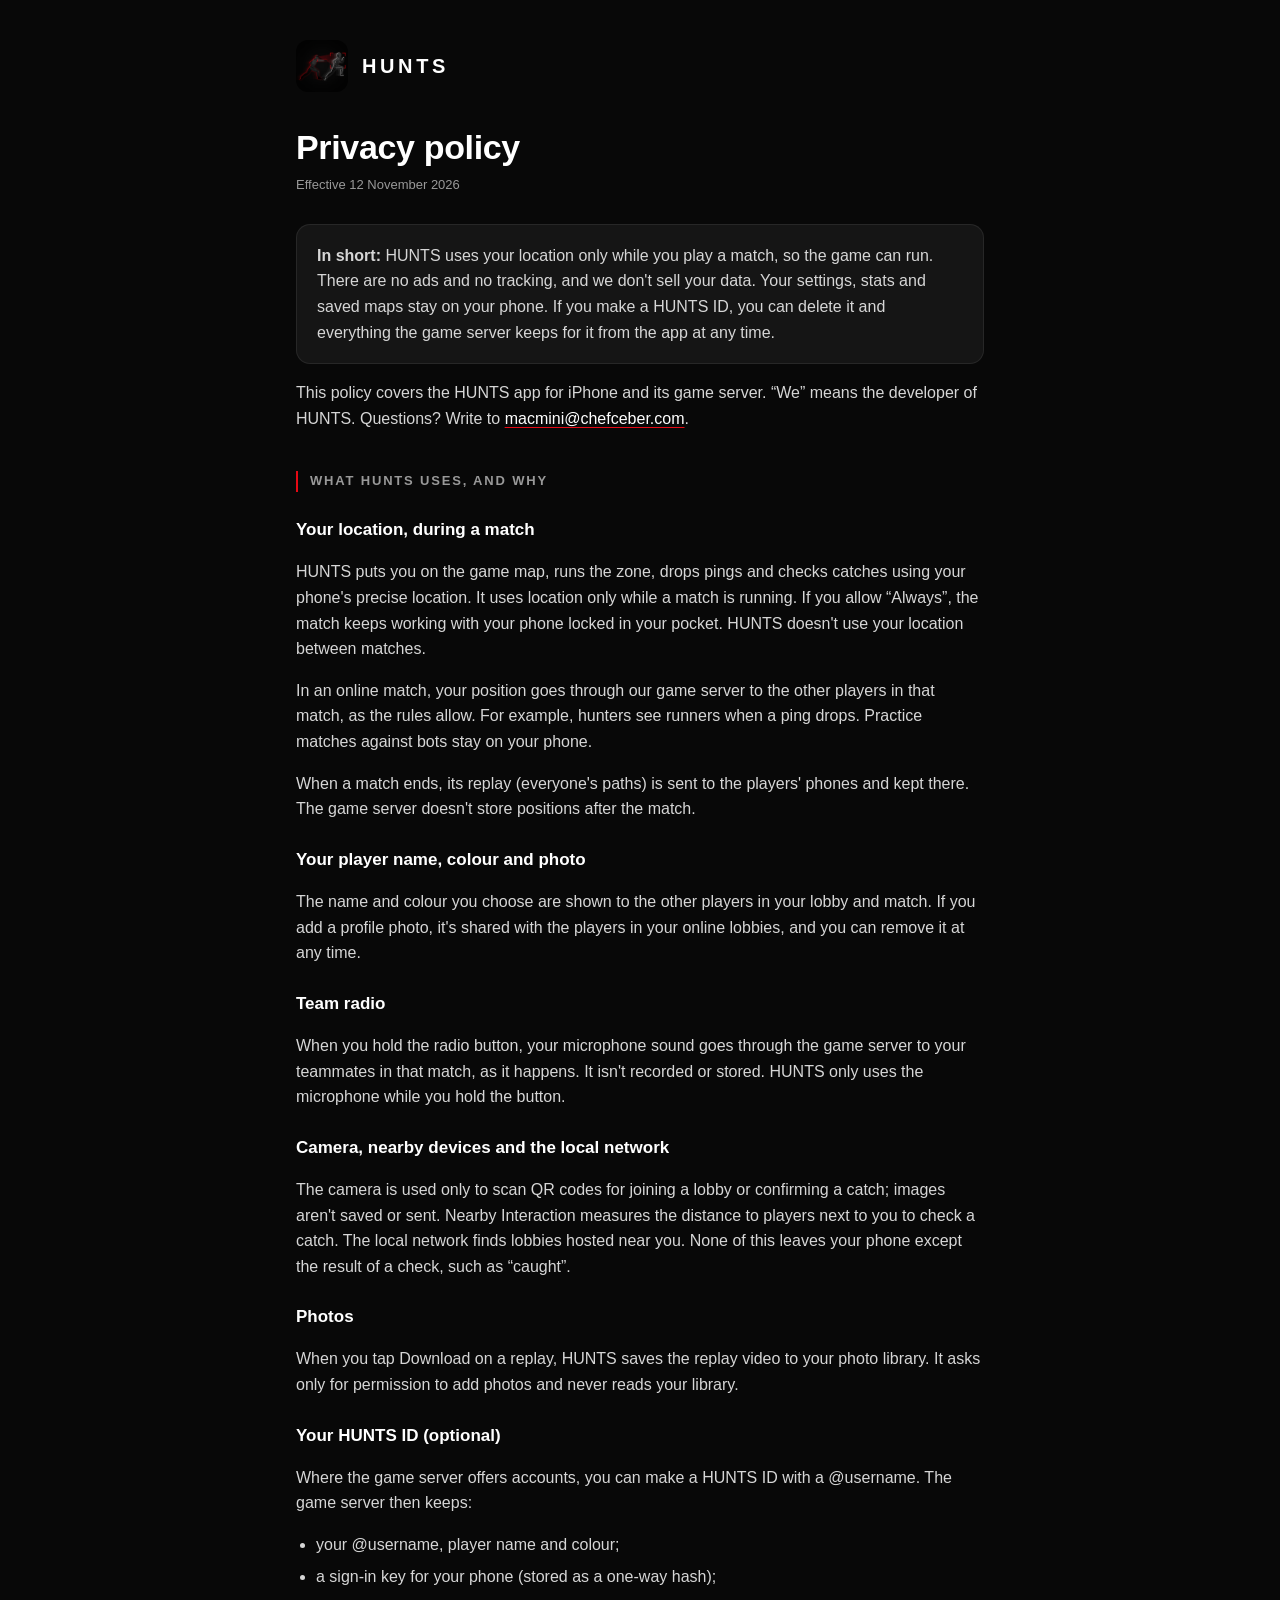
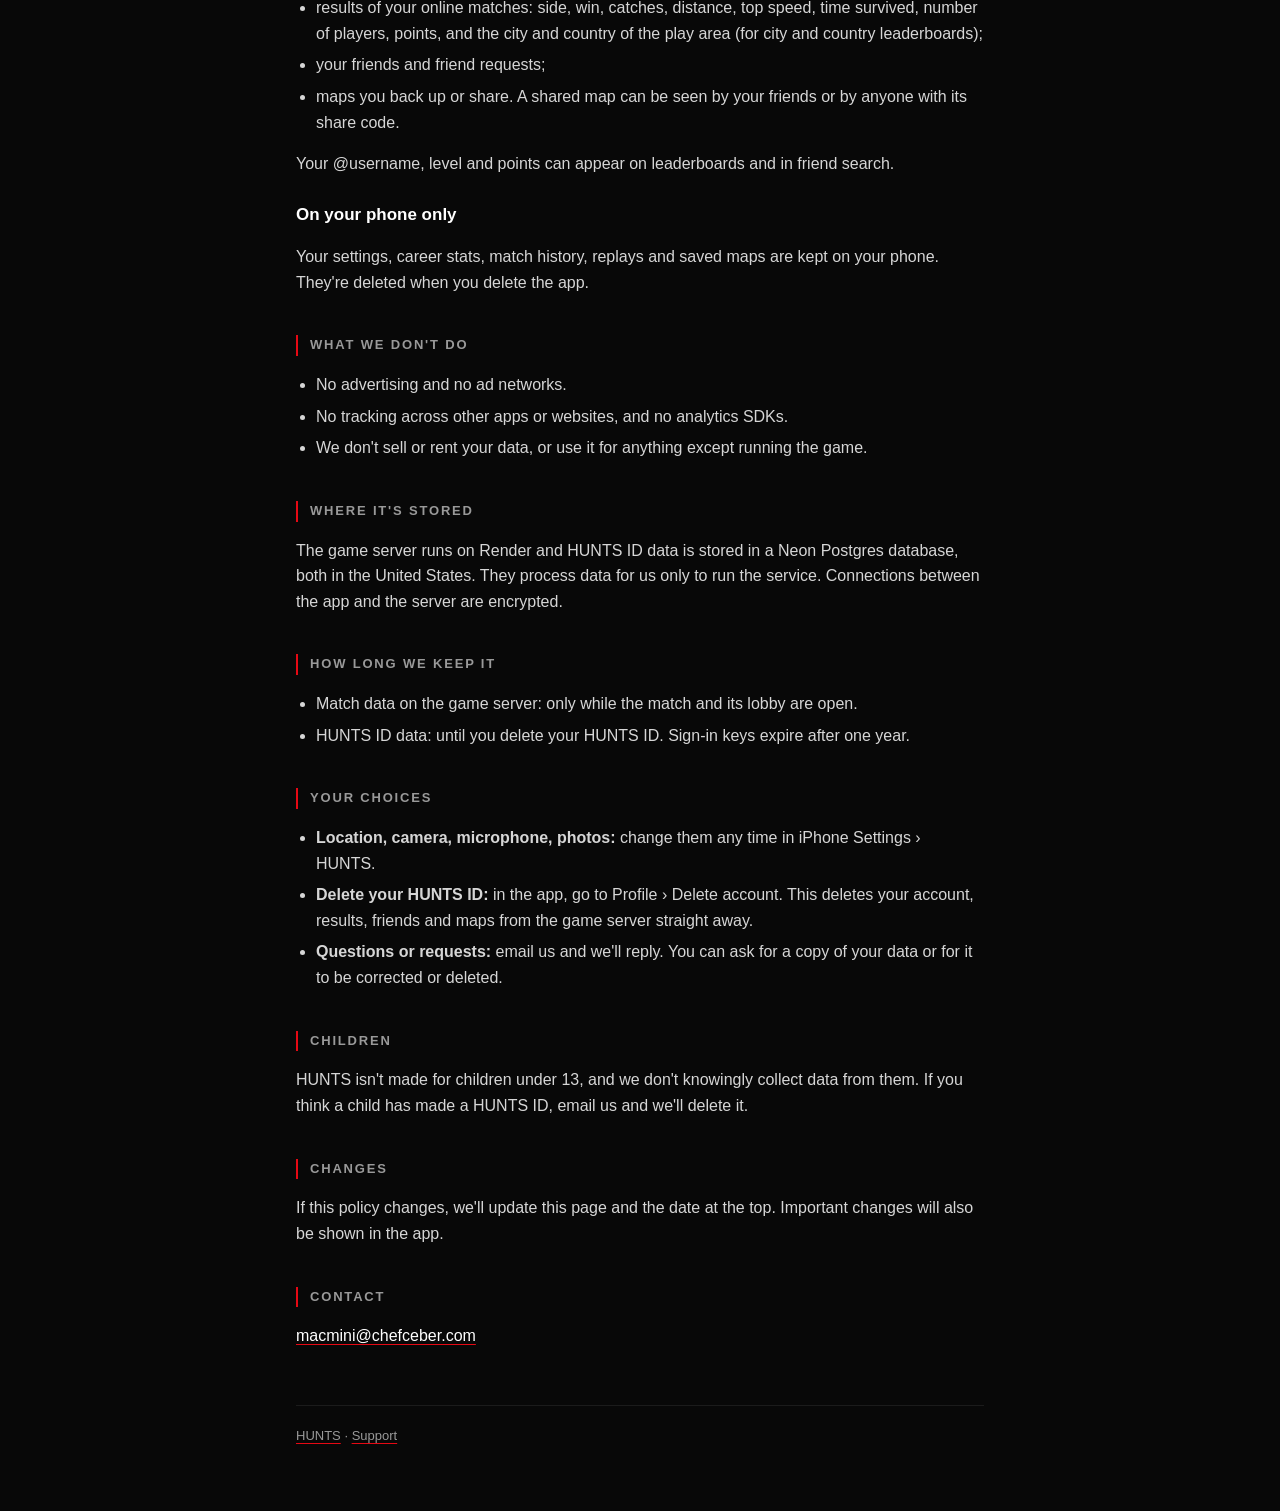
==== privacy/index.html @ 491dfc44 "HUNTS web pages: about, privacy policy and support Co-Authored-By: Claude Opus 5.5 <noreply@anthropi" ====
<!doctype html>
<html lang="en">
<head>
  <meta charset="utf-8">
  <meta name="viewport" content="width=device-width, initial-scale=1">
  <title>HUNTS – Privacy policy</title>
  <meta name="description" content="What HUNTS does with your location and other data, and how to delete it.">
  <link rel="icon" href="../favicon.png">
  <link rel="apple-touch-icon" href="../apple-touch-icon.png">
  <link rel="stylesheet" href="../style.css">
</head>
<body>
  <main>
    <header class="brand">
      <img src="../icon.png" alt="">
      <a href="../">HUNTS</a>
    </header>

    <h1>Privacy policy</h1>
    <p class="updated">Effective 12 November 2026</p>

    <div class="card">
      <p><strong>In short:</strong> HUNTS uses your location only while you play a match, so the game can run. There are no ads and no tracking, and we don't sell your data. Your settings, stats and saved maps stay on your phone. If you make a HUNTS ID, you can delete it and everything the game server keeps for it from the app at any time.</p>
    </div>

    <p>This policy covers the HUNTS app for iPhone and its game server. “We” means the developer of HUNTS. Questions? Write to <a href="mailto:macmini@chefceber.com">macmini@chefceber.com</a>.</p>

    <h2>What HUNTS uses, and why</h2>

    <h3>Your location, during a match</h3>
    <p>HUNTS puts you on the game map, runs the zone, drops pings and checks catches using your phone's precise location. It uses location only while a match is running. If you allow “Always”, the match keeps working with your phone locked in your pocket. HUNTS doesn't use your location between matches.</p>
    <p>In an online match, your position goes through our game server to the other players in that match, as the rules allow. For example, hunters see runners when a ping drops. Practice matches against bots stay on your phone.</p>
    <p>When a match ends, its replay (everyone's paths) is sent to the players' phones and kept there. The game server doesn't store positions after the match.</p>

    <h3>Your player name, colour and photo</h3>
    <p>The name and colour you choose are shown to the other players in your lobby and match. If you add a profile photo, it's shared with the players in your online lobbies, and you can remove it at any time.</p>

    <h3>Team radio</h3>
    <p>When you hold the radio button, your microphone sound goes through the game server to your teammates in that match, as it happens. It isn't recorded or stored. HUNTS only uses the microphone while you hold the button.</p>

    <h3>Camera, nearby devices and the local network</h3>
    <p>The camera is used only to scan QR codes for joining a lobby or confirming a catch; images aren't saved or sent. Nearby Interaction measures the distance to players next to you to check a catch. The local network finds lobbies hosted near you. None of this leaves your phone except the result of a check, such as “caught”.</p>

    <h3>Photos</h3>
    <p>When you tap Download on a replay, HUNTS saves the replay video to your photo library. It asks only for permission to add photos and never reads your library.</p>

    <h3>Your HUNTS ID (optional)</h3>
    <p>Where the game server offers accounts, you can make a HUNTS ID with a @username. The game server then keeps:</p>
    <ul>
      <li>your @username, player name and colour;</li>
      <li>a sign-in key for your phone (stored as a one-way hash);</li>
      <li>results of your online matches: side, win, catches, distance, top speed, time survived, number of players, points, and the city and country of the play area (for city and country leaderboards);</li>
      <li>your friends and friend requests;</li>
      <li>maps you back up or share. A shared map can be seen by your friends or by anyone with its share code.</li>
    </ul>
    <p>Your @username, level and points can appear on leaderboards and in friend search.</p>

    <h3>On your phone only</h3>
    <p>Your settings, career stats, match history, replays and saved maps are kept on your phone. They're deleted when you delete the app.</p>

    <h2>What we don't do</h2>
    <ul>
      <li>No advertising and no ad networks.</li>
      <li>No tracking across other apps or websites, and no analytics SDKs.</li>
      <li>We don't sell or rent your data, or use it for anything except running the game.</li>
    </ul>

    <h2>Where it's stored</h2>
    <p>The game server runs on Render and HUNTS ID data is stored in a Neon Postgres database, both in the United States. They process data for us only to run the service. Connections between the app and the server are encrypted.</p>

    <h2>How long we keep it</h2>
    <ul>
      <li>Match data on the game server: only while the match and its lobby are open.</li>
      <li>HUNTS ID data: until you delete your HUNTS ID. Sign-in keys expire after one year.</li>
    </ul>

    <h2>Your choices</h2>
    <ul>
      <li><strong>Location, camera, microphone, photos:</strong> change them any time in iPhone Settings › HUNTS.</li>
      <li><strong>Delete your HUNTS ID:</strong> in the app, go to Profile › Delete account. This deletes your account, results, friends and maps from the game server straight away.</li>
      <li><strong>Questions or requests:</strong> email us and we'll reply. You can ask for a copy of your data or for it to be corrected or deleted.</li>
    </ul>

    <h2>Children</h2>
    <p>HUNTS isn't made for children under 13, and we don't knowingly collect data from them. If you think a child has made a HUNTS ID, email us and we'll delete it.</p>

    <h2>Changes</h2>
    <p>If this policy changes, we'll update this page and the date at the top. Important changes will also be shown in the app.</p>

    <h2>Contact</h2>
    <p><a href="mailto:macmini@chefceber.com">macmini@chefceber.com</a></p>

    <footer>
      <a href="../">HUNTS</a> · <a href="../support/">Support</a>
    </footer>
  </main>
</body>
</html>
---- style.css ----
/* HUNTS web pages – the app's palette: black, one red, white and grey. */
:root {
  --canvas: #080808;
  --surface: #151515;
  --line: rgba(255, 255, 255, 0.08);
  --text: #ffffff;
  --text2: #999999;
  --accent: #e50914;
  color-scheme: dark;
}

* { box-sizing: border-box; }

html { -webkit-text-size-adjust: 100%; }

body {
  margin: 0;
  background: var(--canvas);
  color: var(--text);
  font: 16px/1.6 -apple-system, BlinkMacSystemFont, "SF Pro Text", "Helvetica Neue", Helvetica, Arial, sans-serif;
}

main {
  max-width: 720px;
  margin: 0 auto;
  padding: 40px 16px 64px;
}

header.brand {
  display: flex;
  align-items: center;
  gap: 14px;
  margin-bottom: 36px;
}

header.brand img {
  width: 52px;
  height: 52px;
  border-radius: 12px;
}

header.brand a {
  color: var(--text);
  text-decoration: none;
  font-weight: 800;
  letter-spacing: 0.18em;
  font-size: 20px;
}

h1 {
  font-size: 34px;
  line-height: 1.15;
  letter-spacing: -0.01em;
  margin: 0 0 8px;
}

h2 {
  font-size: 13px;
  font-weight: 700;
  letter-spacing: 0.14em;
  text-transform: uppercase;
  color: var(--text2);
  margin: 40px 0 12px;
  padding-left: 12px;
  border-left: 2px solid var(--accent);
}

h3 {
  font-size: 17px;
  margin: 24px 0 6px;
}

p, li { color: #d6d6d6; }

ul { padding-left: 20px; }

li { margin: 6px 0; }

a { color: var(--text); text-decoration-color: var(--accent); text-underline-offset: 3px; }

.lead {
  font-size: 19px;
  color: var(--text2);
  margin: 0 0 28px;
}

.updated {
  font-size: 13px;
  color: var(--text2);
  margin: 0 0 28px;
}

.card {
  background: var(--surface);
  border: 1px solid var(--line);
  border-radius: 14px;
  padding: 18px 20px;
  margin: 16px 0;
}

.card p:first-child { margin-top: 0; }
.card p:last-child { margin-bottom: 0; }

.links {
  display: flex;
  flex-wrap: wrap;
  gap: 12px;
  margin: 28px 0;
}

.button {
  display: inline-block;
  padding: 12px 20px;
  border-radius: 12px;
  background: var(--accent);
  color: #fff;
  font-weight: 600;
  text-decoration: none;
}

.button.secondary {
  background: var(--surface);
  border: 1px solid var(--line);
}

footer {
  margin-top: 56px;
  padding-top: 20px;
  border-top: 1px solid var(--line);
  font-size: 13px;
  color: var(--text2);
}

footer a { color: var(--text2); }
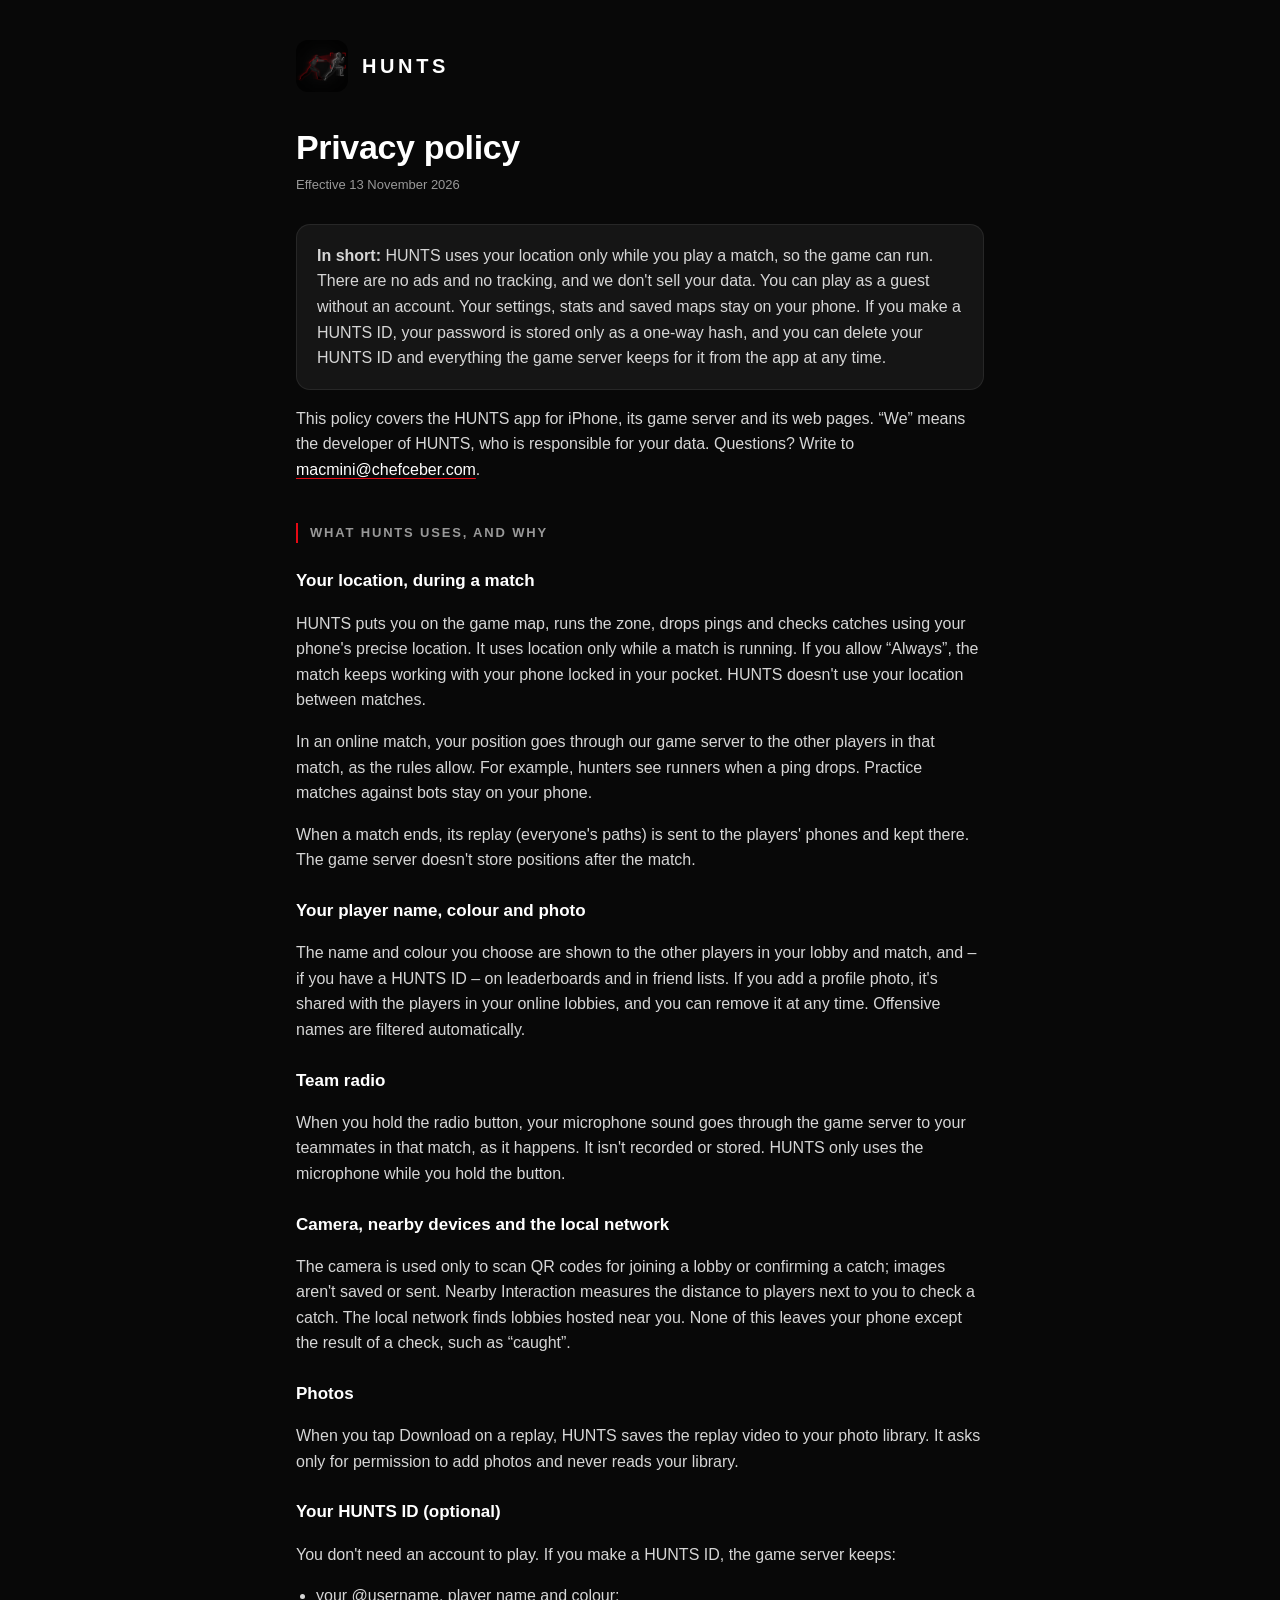
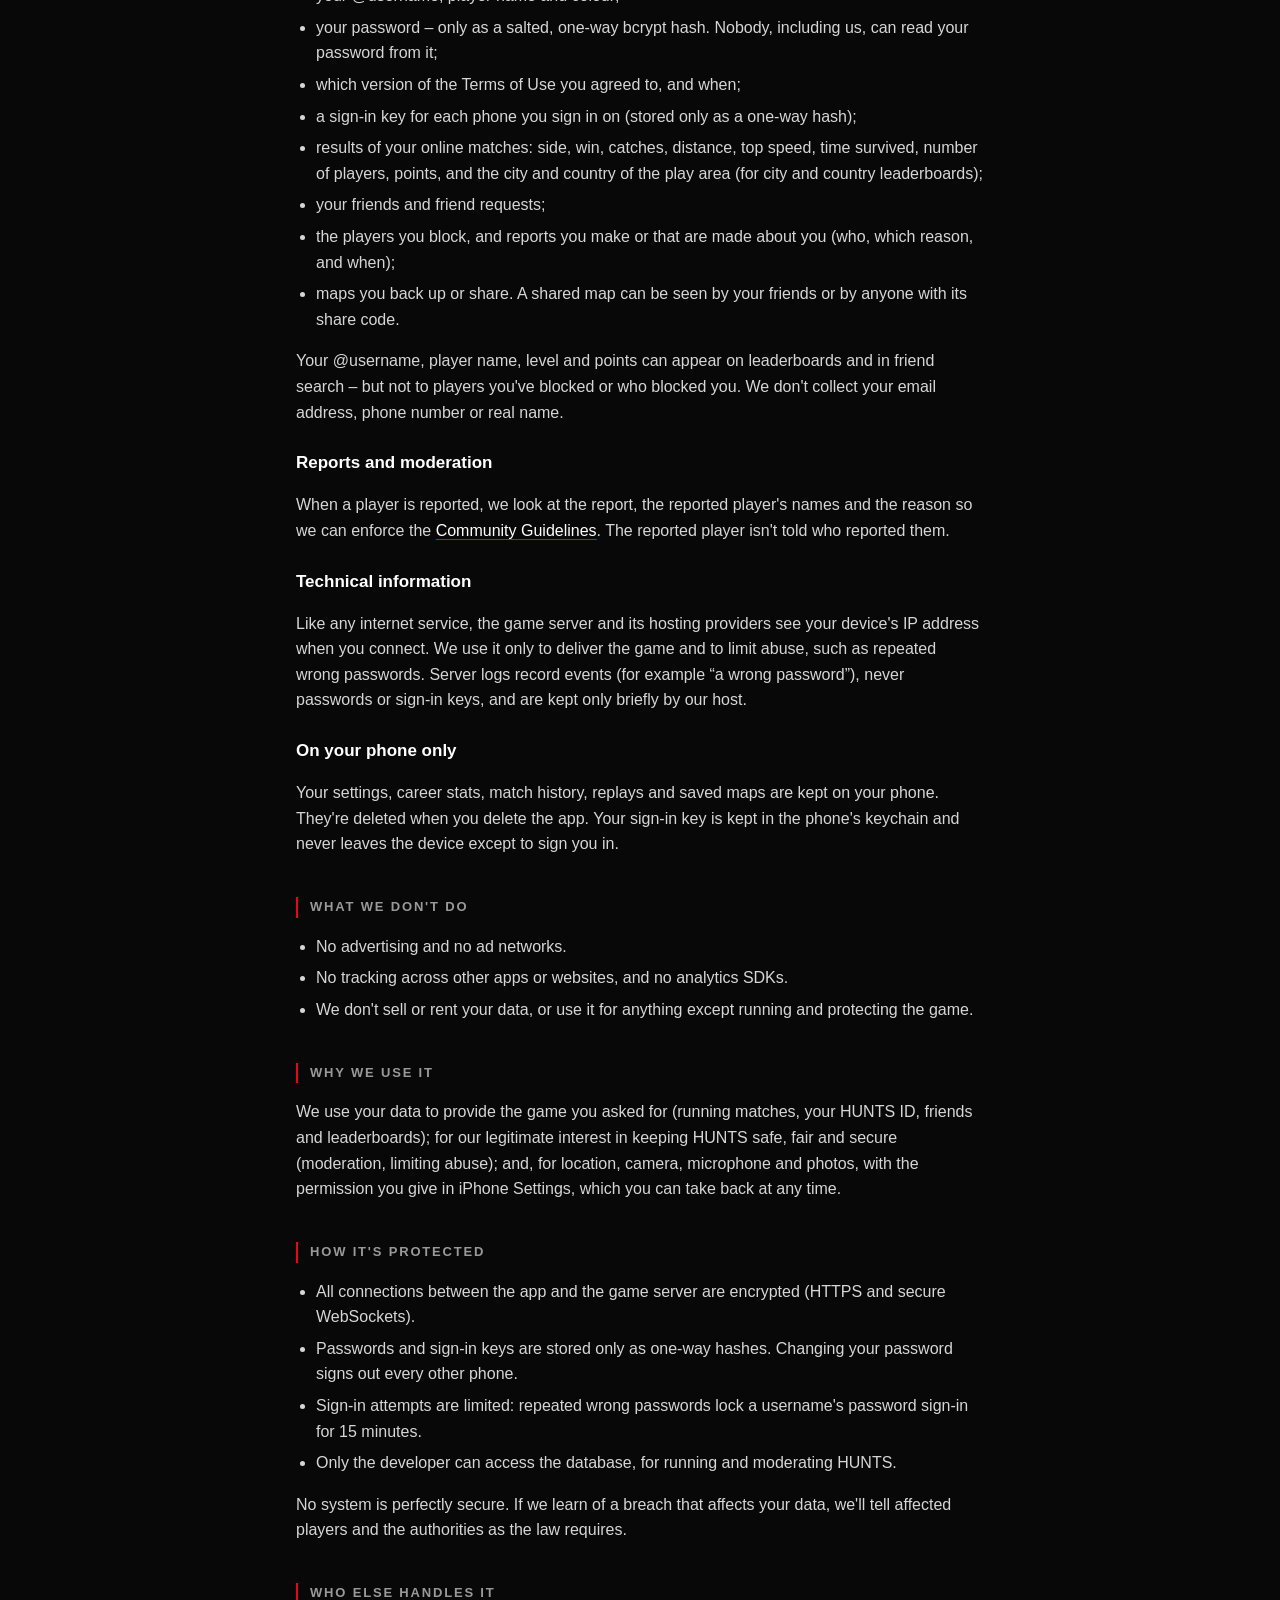
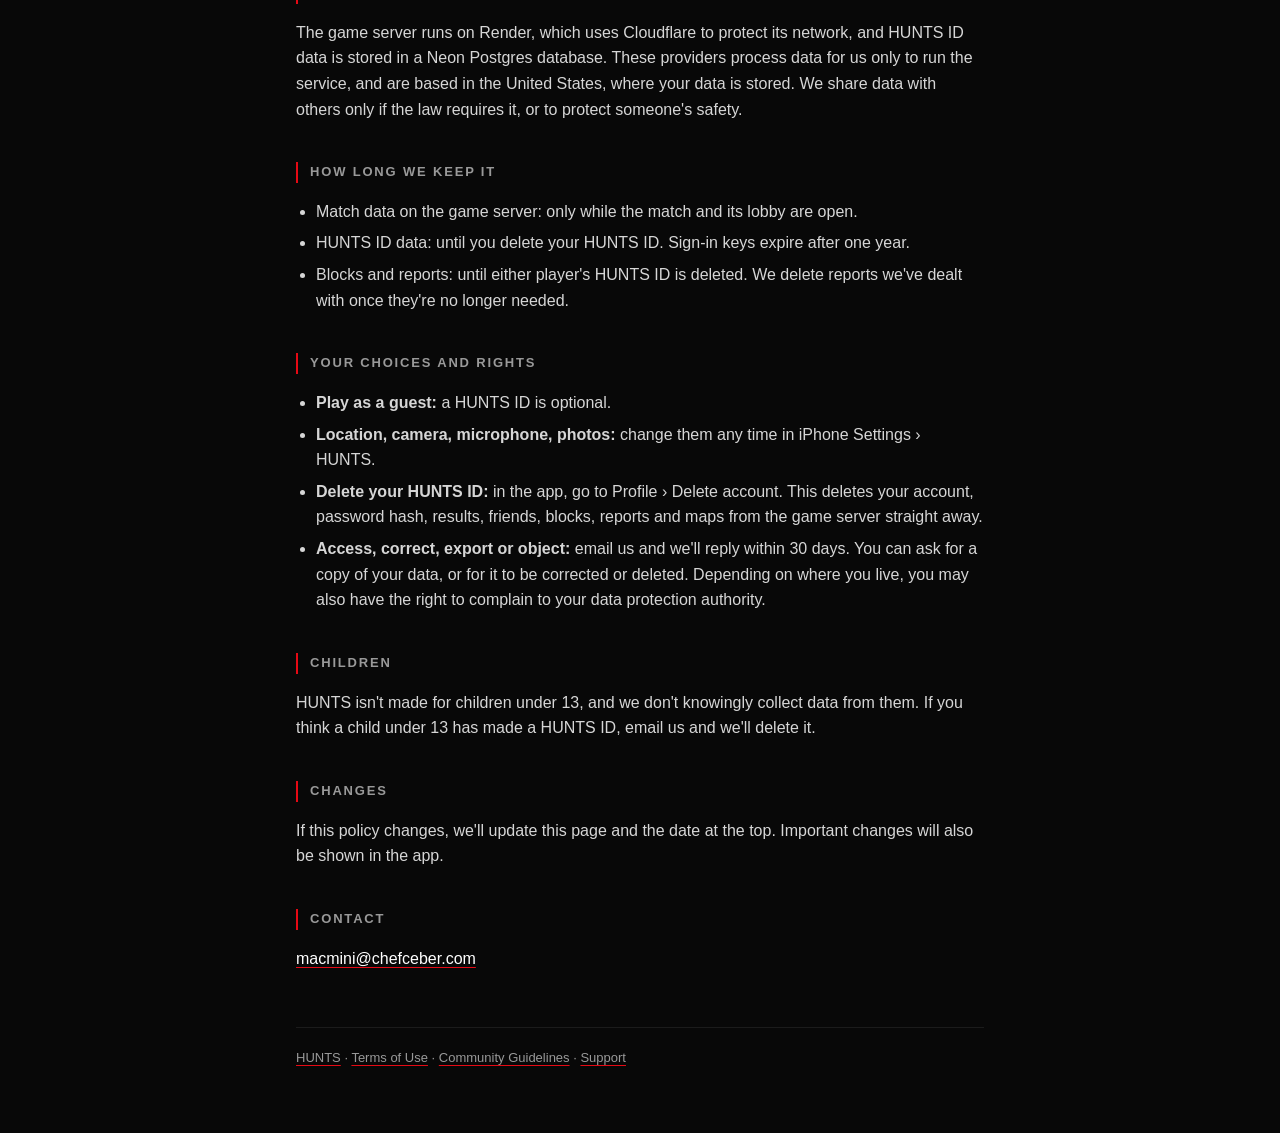
==== commit ab02b2dc: "Terms of Use, Community Guidelines, and HUNTS IDs in the privacy policy - terms/: the Terms of Use f" ====
--- a/privacy/index.html
+++ b/privacy/index.html
@@ -4,7 +4,7 @@
   <meta charset="utf-8">
   <meta name="viewport" content="width=device-width, initial-scale=1">
   <title>HUNTS – Privacy policy</title>
-  <meta name="description" content="What HUNTS does with your location and other data, and how to delete it.">
+  <meta name="description" content="What HUNTS does with your location and other data, how it's protected, and how to delete it.">
   <link rel="icon" href="../favicon.png">
   <link rel="apple-touch-icon" href="../apple-touch-icon.png">
   <link rel="stylesheet" href="../style.css">
@@ -17,13 +17,13 @@
     </header>
 
     <h1>Privacy policy</h1>
-    <p class="updated">Effective 12 November 2026</p>
+    <p class="updated">Effective 13 November 2026</p>
 
     <div class="card">
-      <p><strong>In short:</strong> HUNTS uses your location only while you play a match, so the game can run. There are no ads and no tracking, and we don't sell your data. Your settings, stats and saved maps stay on your phone. If you make a HUNTS ID, you can delete it and everything the game server keeps for it from the app at any time.</p>
+      <p><strong>In short:</strong> HUNTS uses your location only while you play a match, so the game can run. There are no ads and no tracking, and we don't sell your data. You can play as a guest without an account. Your settings, stats and saved maps stay on your phone. If you make a HUNTS ID, your password is stored only as a one-way hash, and you can delete your HUNTS ID and everything the game server keeps for it from the app at any time.</p>
     </div>
 
-    <p>This policy covers the HUNTS app for iPhone and its game server. “We” means the developer of HUNTS. Questions? Write to <a href="mailto:macmini@chefceber.com">macmini@chefceber.com</a>.</p>
+    <p>This policy covers the HUNTS app for iPhone, its game server and its web pages. “We” means the developer of HUNTS, who is responsible for your data. Questions? Write to <a href="mailto:macmini@chefceber.com">macmini@chefceber.com</a>.</p>
 
     <h2>What HUNTS uses, and why</h2>
 
@@ -33,7 +33,7 @@
     <p>When a match ends, its replay (everyone's paths) is sent to the players' phones and kept there. The game server doesn't store positions after the match.</p>
 
     <h3>Your player name, colour and photo</h3>
-    <p>The name and colour you choose are shown to the other players in your lobby and match. If you add a profile photo, it's shared with the players in your online lobbies, and you can remove it at any time.</p>
+    <p>The name and colour you choose are shown to the other players in your lobby and match, and – if you have a HUNTS ID – on leaderboards and in friend lists. If you add a profile photo, it's shared with the players in your online lobbies, and you can remove it at any time. Offensive names are filtered automatically.</p>
 
     <h3>Team radio</h3>
     <p>When you hold the radio button, your microphone sound goes through the game server to your teammates in that match, as it happens. It isn't recorded or stored. HUNTS only uses the microphone while you hold the button.</p>
@@ -45,44 +45,67 @@
     <p>When you tap Download on a replay, HUNTS saves the replay video to your photo library. It asks only for permission to add photos and never reads your library.</p>
 
     <h3>Your HUNTS ID (optional)</h3>
-    <p>Where the game server offers accounts, you can make a HUNTS ID with a @username. The game server then keeps:</p>
+    <p>You don't need an account to play. If you make a HUNTS ID, the game server keeps:</p>
     <ul>
       <li>your @username, player name and colour;</li>
-      <li>a sign-in key for your phone (stored as a one-way hash);</li>
+      <li>your password – only as a salted, one-way bcrypt hash. Nobody, including us, can read your password from it;</li>
+      <li>which version of the Terms of Use you agreed to, and when;</li>
+      <li>a sign-in key for each phone you sign in on (stored only as a one-way hash);</li>
       <li>results of your online matches: side, win, catches, distance, top speed, time survived, number of players, points, and the city and country of the play area (for city and country leaderboards);</li>
       <li>your friends and friend requests;</li>
+      <li>the players you block, and reports you make or that are made about you (who, which reason, and when);</li>
       <li>maps you back up or share. A shared map can be seen by your friends or by anyone with its share code.</li>
     </ul>
-    <p>Your @username, level and points can appear on leaderboards and in friend search.</p>
+    <p>Your @username, player name, level and points can appear on leaderboards and in friend search – but not to players you've blocked or who blocked you. We don't collect your email address, phone number or real name.</p>
+
+    <h3>Reports and moderation</h3>
+    <p>When a player is reported, we look at the report, the reported player's names and the reason so we can enforce the <a href="../community/">Community Guidelines</a>. The reported player isn't told who reported them.</p>
+
+    <h3>Technical information</h3>
+    <p>Like any internet service, the game server and its hosting providers see your device's IP address when you connect. We use it only to deliver the game and to limit abuse, such as repeated wrong passwords. Server logs record events (for example “a wrong password”), never passwords or sign-in keys, and are kept only briefly by our host.</p>
 
     <h3>On your phone only</h3>
-    <p>Your settings, career stats, match history, replays and saved maps are kept on your phone. They're deleted when you delete the app.</p>
+    <p>Your settings, career stats, match history, replays and saved maps are kept on your phone. They're deleted when you delete the app. Your sign-in key is kept in the phone's keychain and never leaves the device except to sign you in.</p>
 
     <h2>What we don't do</h2>
     <ul>
       <li>No advertising and no ad networks.</li>
       <li>No tracking across other apps or websites, and no analytics SDKs.</li>
-      <li>We don't sell or rent your data, or use it for anything except running the game.</li>
+      <li>We don't sell or rent your data, or use it for anything except running and protecting the game.</li>
     </ul>
 
-    <h2>Where it's stored</h2>
-    <p>The game server runs on Render and HUNTS ID data is stored in a Neon Postgres database, both in the United States. They process data for us only to run the service. Connections between the app and the server are encrypted.</p>
+    <h2>Why we use it</h2>
+    <p>We use your data to provide the game you asked for (running matches, your HUNTS ID, friends and leaderboards); for our legitimate interest in keeping HUNTS safe, fair and secure (moderation, limiting abuse); and, for location, camera, microphone and photos, with the permission you give in iPhone Settings, which you can take back at any time.</p>
+
+    <h2>How it's protected</h2>
+    <ul>
+      <li>All connections between the app and the game server are encrypted (HTTPS and secure WebSockets).</li>
+      <li>Passwords and sign-in keys are stored only as one-way hashes. Changing your password signs out every other phone.</li>
+      <li>Sign-in attempts are limited: repeated wrong passwords lock a username's password sign-in for 15 minutes.</li>
+      <li>Only the developer can access the database, for running and moderating HUNTS.</li>
+    </ul>
+    <p>No system is perfectly secure. If we learn of a breach that affects your data, we'll tell affected players and the authorities as the law requires.</p>
+
+    <h2>Who else handles it</h2>
+    <p>The game server runs on Render, which uses Cloudflare to protect its network, and HUNTS ID data is stored in a Neon Postgres database. These providers process data for us only to run the service, and are based in the United States, where your data is stored. We share data with others only if the law requires it, or to protect someone's safety.</p>
 
     <h2>How long we keep it</h2>
     <ul>
       <li>Match data on the game server: only while the match and its lobby are open.</li>
       <li>HUNTS ID data: until you delete your HUNTS ID. Sign-in keys expire after one year.</li>
+      <li>Blocks and reports: until either player's HUNTS ID is deleted. We delete reports we've dealt with once they're no longer needed.</li>
     </ul>
 
-    <h2>Your choices</h2>
+    <h2>Your choices and rights</h2>
     <ul>
+      <li><strong>Play as a guest:</strong> a HUNTS ID is optional.</li>
       <li><strong>Location, camera, microphone, photos:</strong> change them any time in iPhone Settings › HUNTS.</li>
-      <li><strong>Delete your HUNTS ID:</strong> in the app, go to Profile › Delete account. This deletes your account, results, friends and maps from the game server straight away.</li>
-      <li><strong>Questions or requests:</strong> email us and we'll reply. You can ask for a copy of your data or for it to be corrected or deleted.</li>
+      <li><strong>Delete your HUNTS ID:</strong> in the app, go to Profile › Delete account. This deletes your account, password hash, results, friends, blocks, reports and maps from the game server straight away.</li>
+      <li><strong>Access, correct, export or object:</strong> email us and we'll reply within 30 days. You can ask for a copy of your data, or for it to be corrected or deleted. Depending on where you live, you may also have the right to complain to your data protection authority.</li>
     </ul>
 
     <h2>Children</h2>
-    <p>HUNTS isn't made for children under 13, and we don't knowingly collect data from them. If you think a child has made a HUNTS ID, email us and we'll delete it.</p>
+    <p>HUNTS isn't made for children under 13, and we don't knowingly collect data from them. If you think a child under 13 has made a HUNTS ID, email us and we'll delete it.</p>
 
     <h2>Changes</h2>
     <p>If this policy changes, we'll update this page and the date at the top. Important changes will also be shown in the app.</p>
@@ -91,7 +114,7 @@
     <p><a href="mailto:macmini@chefceber.com">macmini@chefceber.com</a></p>
 
     <footer>
-      <a href="../">HUNTS</a> · <a href="../support/">Support</a>
+      <a href="../">HUNTS</a> · <a href="../terms/">Terms of Use</a> · <a href="../community/">Community Guidelines</a> · <a href="../support/">Support</a>
     </footer>
   </main>
 </body>
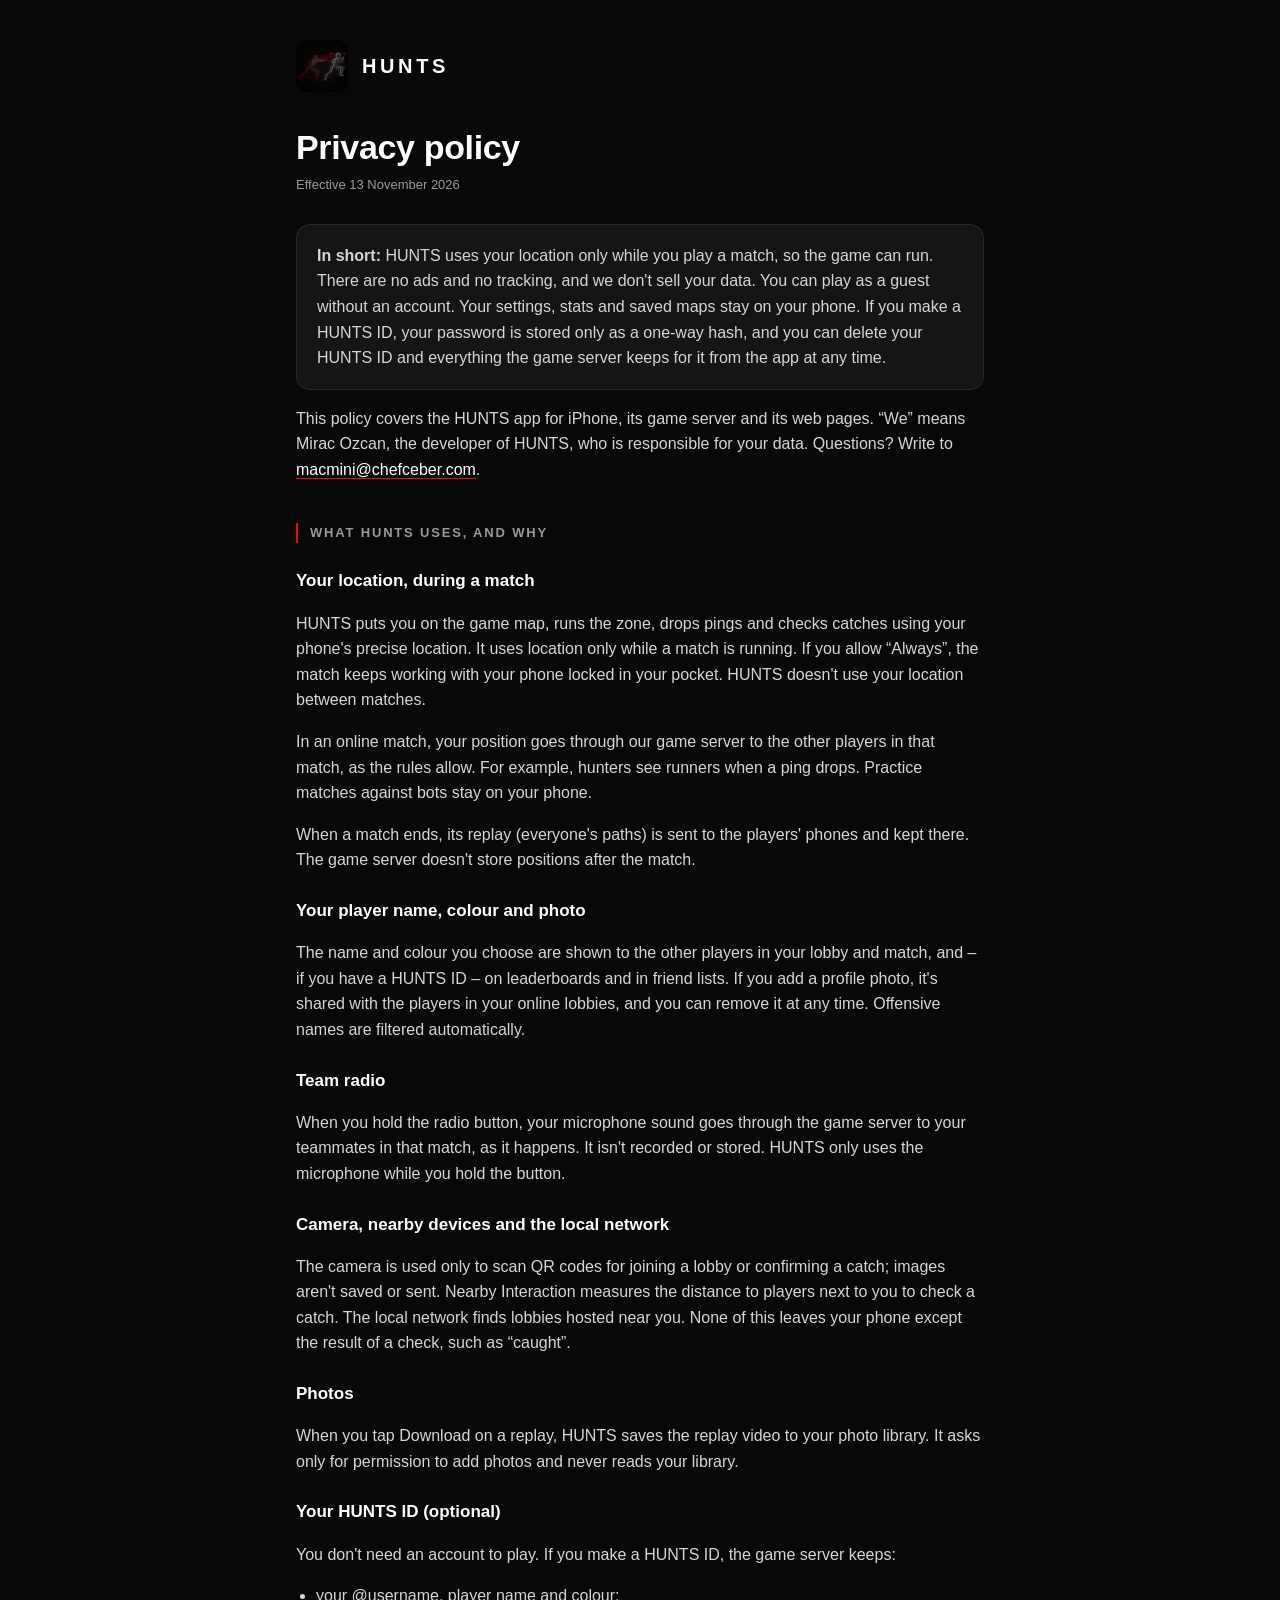
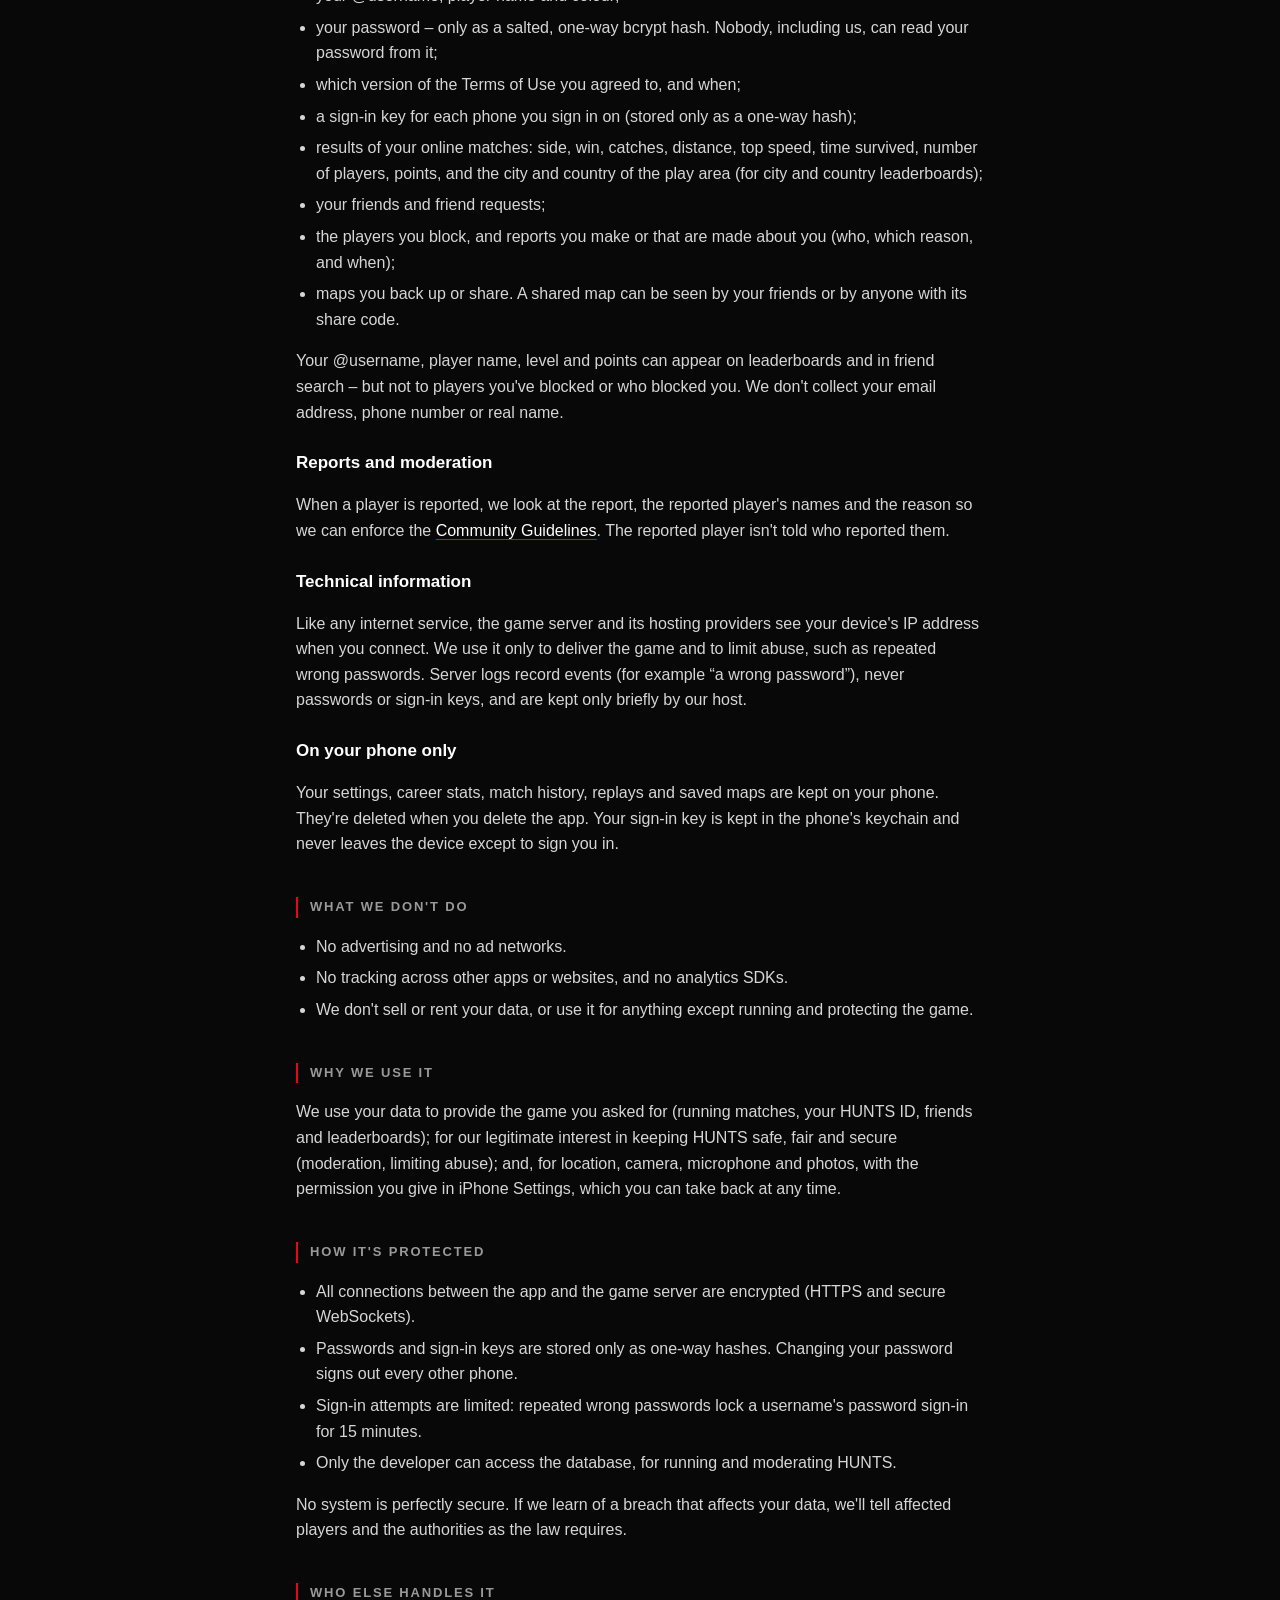
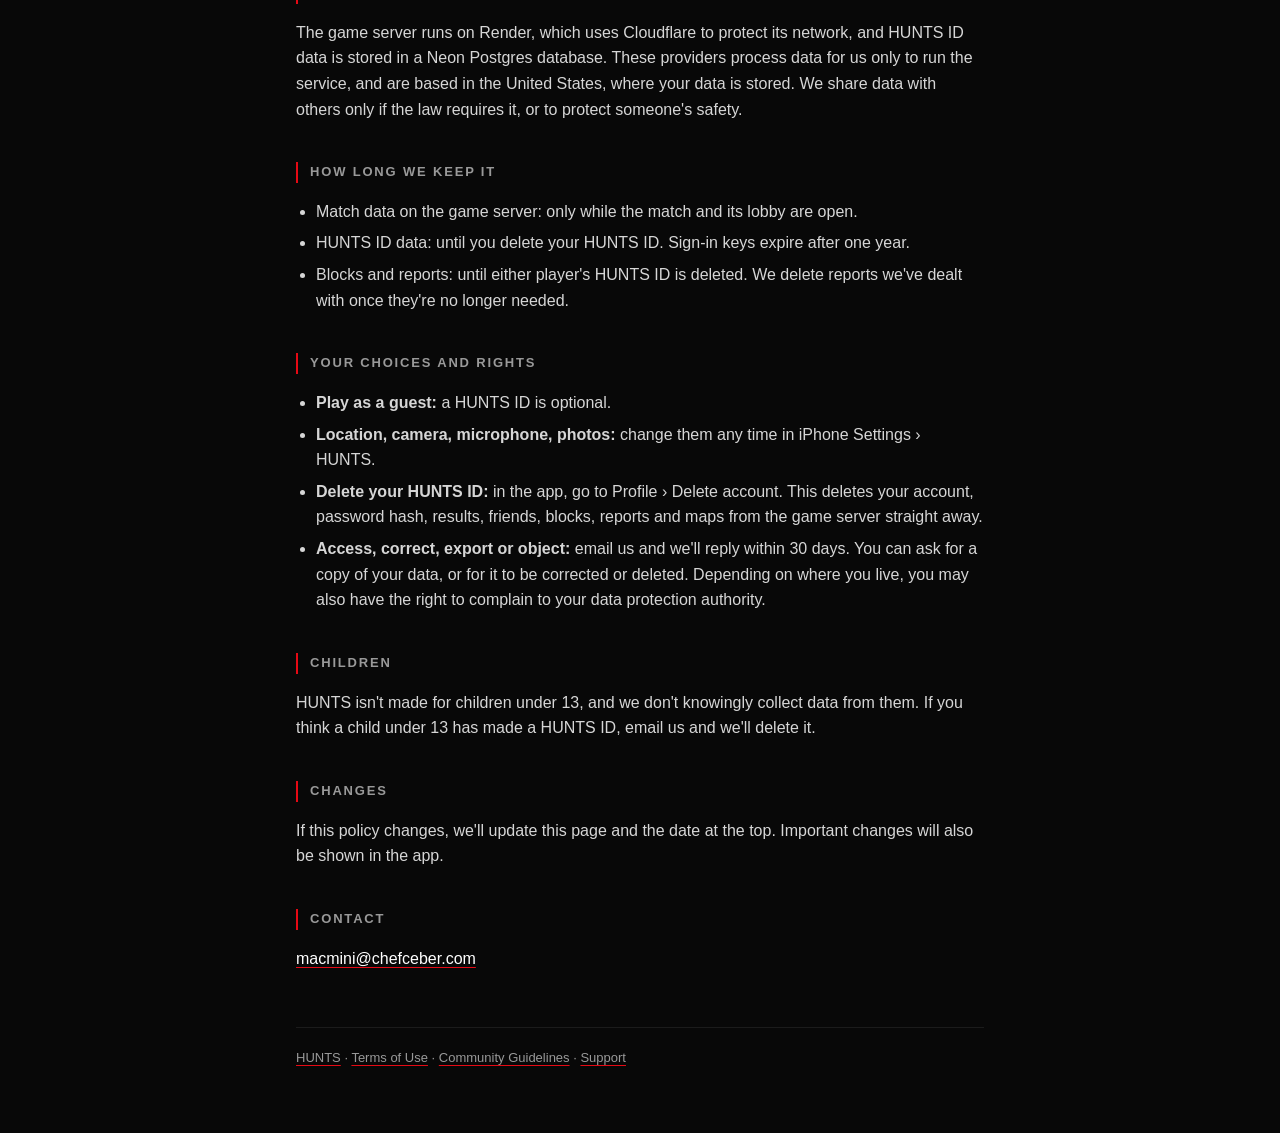
==== commit 6cf65e07: "Name the developer in the Terms of Use and privacy policy Co-Authored-By: Claude Opus 5.5 <noreply@a" ====
--- a/privacy/index.html
+++ b/privacy/index.html
@@ -23,7 +23,7 @@
       <p><strong>In short:</strong> HUNTS uses your location only while you play a match, so the game can run. There are no ads and no tracking, and we don't sell your data. You can play as a guest without an account. Your settings, stats and saved maps stay on your phone. If you make a HUNTS ID, your password is stored only as a one-way hash, and you can delete your HUNTS ID and everything the game server keeps for it from the app at any time.</p>
     </div>
 
-    <p>This policy covers the HUNTS app for iPhone, its game server and its web pages. “We” means the developer of HUNTS, who is responsible for your data. Questions? Write to <a href="mailto:macmini@chefceber.com">macmini@chefceber.com</a>.</p>
+    <p>This policy covers the HUNTS app for iPhone, its game server and its web pages. “We” means Mirac Ozcan, the developer of HUNTS, who is responsible for your data. Questions? Write to <a href="mailto:macmini@chefceber.com">macmini@chefceber.com</a>.</p>
 
     <h2>What HUNTS uses, and why</h2>
 
